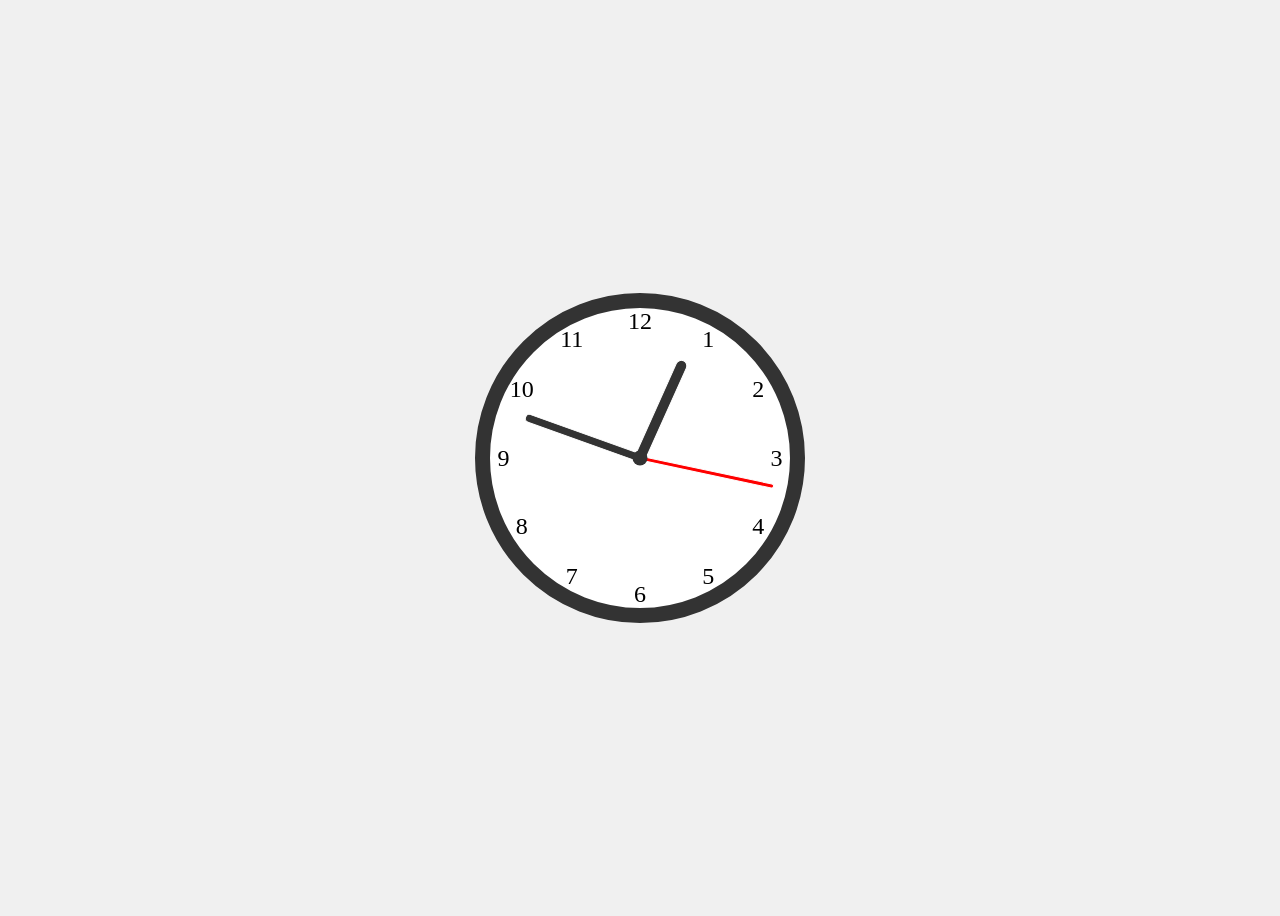
==== index.html @ 0251a049 "feat: Analog Saat PWA Oluşturuldu HTML, CSS ve JavaScript kullanarak fonksiyonel bir analog saat olu" ====
<!DOCTYPE html>
<html lang="en">
<head>
    <meta charset="UTF-8">
    <meta name="viewport" content="width=device-width, initial-scale=1.0">
    <title>Analog Clock</title>
    <link rel="stylesheet" href="style.css">
    <link rel="manifest" href="manifest.json">
</head>
<body>
    <div class="clock">
        <div class="hand hour" data-hour-hand></div>
        <div class="hand minute" data-minute-hand></div>
        <div class="hand second" data-second-hand></div>
        <div class="number number1"><div>1</div></div>
        <div class="number number2"><div>2</div></div>
        <div class="number number3"><div>3</div></div>
        <div class="number number4"><div>4</div></div>
        <div class="number number5"><div>5</div></div>
        <div class="number number6"><div>6</div></div>
        <div class="number number7"><div>7</div></div>
        <div class="number number8"><div>8</div></div>
        <div class="number number9"><div>9</div></div>
        <div class="number number10"><div>10</div></div>
        <div class="number number11"><div>11</div></div>
        <div class="number number12"><div>12</div></div>
    </div>
    <script src="script.js"></script>
    <script>
        if ('serviceWorker' in navigator) {
            window.addEventListener('load', () => {
                navigator.serviceWorker.register('/service-worker.js')
                    .then(registration => {
                        console.log('ServiceWorker registration successful with scope: ', registration.scope);
                    })
                    .catch(error => {
                        console.log('ServiceWorker registration failed: ', error);
                    });
            });
        }
    </script>
</body>
</html>
---- style.css ----
body {
    background-color: #f0f0f0;
    display: flex;
    justify-content: center;
    align-items: center;
    min-height: 100vh;
    overflow: hidden;
}

.clock {
    width: 300px;
    height: 300px;
    background-color: white;
    border-radius: 50%;
    border: 15px solid #333;
    position: relative;
}

.clock .hand {
    --rotation: 0;
    position: absolute;
    bottom: 50%;
    left: 50%;
    border: 1px solid white;
    border-top-left-radius: 10px;
    border-top-right-radius: 10px;
    transform-origin: bottom;
    z-index: 10;
    transform: translateX(-50%) rotate(calc(var(--rotation) * 1deg));
}

.clock::after {
    content: '';
    position: absolute;
    background-color: #333;
    z-index: 11;
    width: 15px;
    height: 15px;
    top: 50%;
    left: 50%;
    transform: translate(-50%, -50%);
    border-radius: 50%;
}

.clock .hand.second {
    width: 3px;
    height: 45%;
    background-color: red;
}

.clock .hand.minute {
    width: 7px;
    height: 40%;
    background-color: #333;
}

.clock .hand.hour {
    width: 10px;
    height: 35%;
    background-color: #333;
}

.clock .number {
    position: absolute;
    width: 100%;
    height: 100%;
    text-align: center;
    font-size: 1.5rem;
    --rotation: 0;
    transform: rotate(var(--rotation));
}

.clock .number1 { --rotation: 30deg; }
.clock .number2 { --rotation: 60deg; }
.clock .number3 { --rotation: 90deg; }
.clock .number4 { --rotation: 120deg; }
.clock .number5 { --rotation: 150deg; }
.clock .number6 { --rotation: 180deg; }
.clock .number7 { --rotation: 210deg; }
.clock .number8 { --rotation: 240deg; }
.clock .number9 { --rotation: 270deg; }
.clock .number10 { --rotation: 300deg; }
.clock .number11 { --rotation: 330deg; }

.clock .number1 > div { transform: rotate(-30deg); }
.clock .number2 > div { transform: rotate(-60deg); }
.clock .number3 > div { transform: rotate(-90deg); }
.clock .number4 > div { transform: rotate(-120deg); }
.clock .number5 > div { transform: rotate(-150deg); }
.clock .number6 > div { transform: rotate(-180deg); }
.clock .number7 > div { transform: rotate(-210deg); }
.clock .number8 > div { transform: rotate(-240deg); }
.clock .number9 > div { transform: rotate(-270deg); }
.clock .number10 > div { transform: rotate(-300deg); }
.clock .number11 > div { transform: rotate(-330deg); }
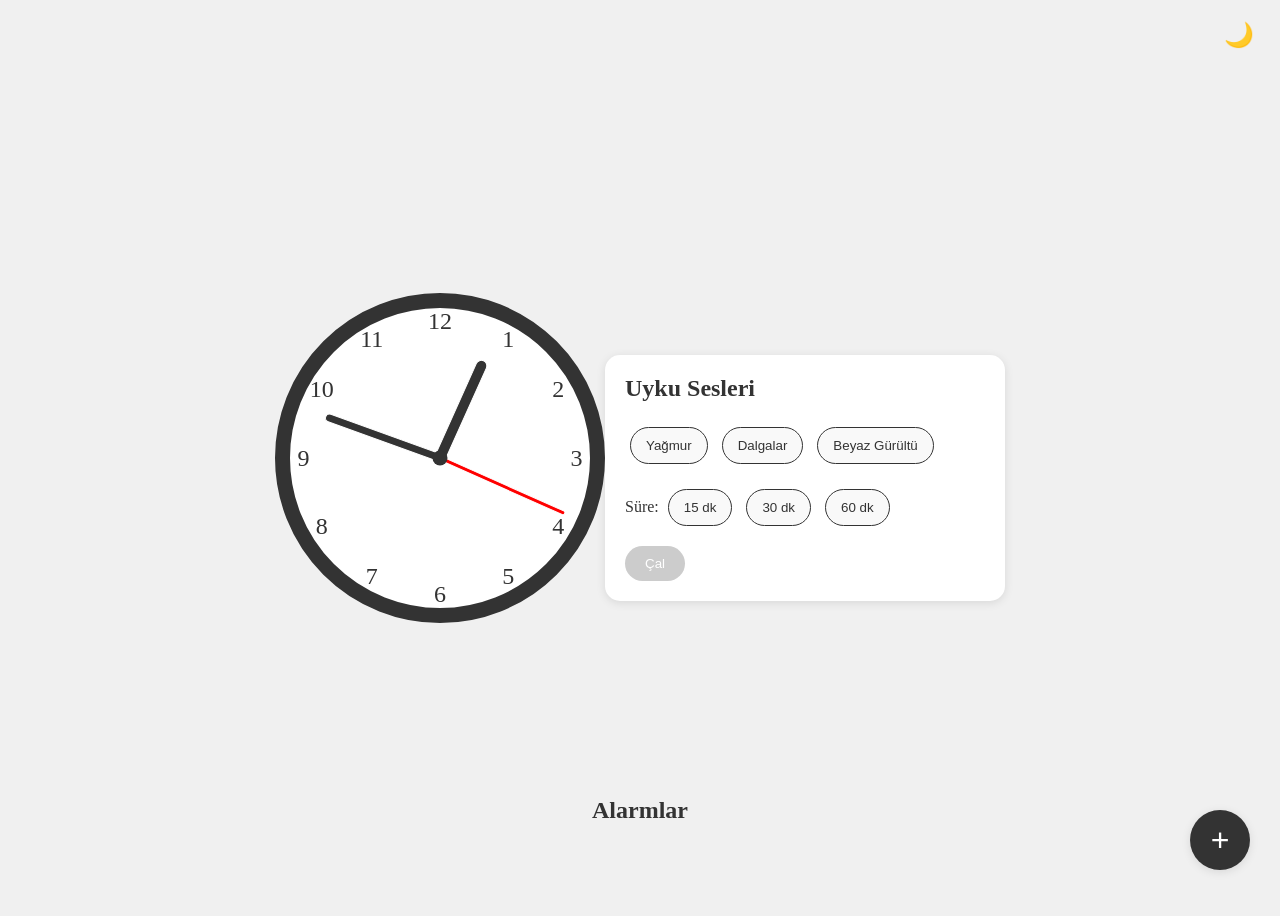
==== commit 48994a5c: "feat: Gelişmiş Özelliklere Sahip Çalar Saat PWA'sı Oluşturuldu Bu commit, basit bir analog saat uygu" ====
--- a/index.html
+++ b/index.html
@@ -8,6 +8,7 @@
     <link rel="manifest" href="manifest.json">
 </head>
 <body>
+    <button id="theme-toggle-btn">🌙</button>
     <div class="clock">
         <div class="hand hour" data-hour-hand></div>
         <div class="hand minute" data-minute-hand></div>
@@ -25,6 +26,64 @@
         <div class="number number11"><div>11</div></div>
         <div class="number number12"><div>12</div></div>
     </div>
+
+    <div class="alarms-container">
+        <h2>Alarmlar</h2>
+        <ul id="alarms-list">
+            <!-- Alarmlar buraya eklenecek -->
+        </ul>
+        <button id="add-alarm-btn" class="fab">+</button>
+    </div>
+
+    <div class="sleep-sounds-container">
+        <h2>Uyku Sesleri</h2>
+        <div class="sound-options">
+            <button class="sound-btn" data-sound="rain">Yağmur</button>
+            <button class="sound-btn" data-sound="waves">Dalgalar</button>
+            <button class="sound-btn" data-sound="noise">Beyaz Gürültü</button>
+        </div>
+        <div class="timer-options">
+            <span>Süre:</span>
+            <button class="timer-btn" data-duration="15">15 dk</button>
+            <button class="timer-btn" data-duration="30">30 dk</button>
+            <button class="timer-btn" data-duration="60">60 dk</button>
+        </div>
+        <button id="play-sleep-sound-btn" disabled>Çal</button>
+    </div>
+
+    <div id="alarm-modal" class="modal">
+        <div class="modal-content">
+            <span class="close-button">&times;</span>
+            <h2>Alarm Kur</h2>
+            <div class="quick-profiles">
+                <span>Hızlı Ayarla:</span>
+                <button class="profile-btn" data-profile="workday">İş Günü</button>
+                <button class="profile-btn" data-profile="weekend">Hafta Sonu</button>
+            </div>
+            <input type="time" id="alarm-time" value="08:00">
+            <div class="weekdays">
+                <span data-day="1">Pzt</span>
+                <span data-day="2">Sal</span>
+                <span data-day="3">Çar</span>
+                <span data-day="4">Per</span>
+                <span data-day="5">Cum</span>
+                <span data-day="6">Cmt</span>
+                <span data-day="0">Paz</span>
+            </div>
+            <input type="text" id="alarm-label" placeholder="Alarm Etiketi">
+            <select id="dismiss-method">
+                <option value="normal">Normal Kapatma</option>
+                <option value="math">Matematik Problemi</option>
+                <option value="shake">Telefonu Salla</option>
+            </select>
+            <div class="alarm-options">
+                <label><input type="checkbox" id="crescendo-sound"> Artan Ses Seviyesi</label>
+                <label><input type="checkbox" id="smart-snooze"> Akıllı Erteleme</label>
+            </div>
+            <button id="save-alarm-btn">Kaydet</button>
+        </div>
+    </div>
+
     <script src="script.js"></script>
     <script>
         if ('serviceWorker' in navigator) {
--- a/style.css
+++ b/style.css
@@ -1,5 +1,45 @@
+:root {
+    --bg-color: #f0f0f0;
+    --text-color: #333;
+    --clock-bg: white;
+    --clock-border: #333;
+    --hand-color: #333;
+    --modal-bg: #fefefe;
+    --box-bg: white;
+    --box-shadow: 0 2px 10px rgba(0,0,0,0.1);
+    --btn-bg: #f9f9f9;
+    --btn-active-bg: #333;
+    --btn-active-text: white;
+}
+
+body.dark-theme {
+    --bg-color: #2c3e50;
+    --text-color: #ecf0f1;
+    --clock-bg: #34495e;
+    --clock-border: #ecf0f1;
+    --hand-color: #ecf0f1;
+    --modal-bg: #34495e;
+    --box-bg: #34495e;
+    --box-shadow: 0 2px 10px rgba(0,0,0,0.5);
+    --btn-bg: #2c3e50;
+    --btn-active-bg: #ecf0f1;
+    --btn-active-text: #2c3e50;
+}
+
+#theme-toggle-btn {
+    position: fixed;
+    top: 20px;
+    right: 20px;
+    background: none;
+    border: none;
+    font-size: 1.5rem;
+    cursor: pointer;
+    z-index: 1000;
+}
+
 body {
-    background-color: #f0f0f0;
+    background-color: var(--bg-color);
+    color: var(--text-color);
     display: flex;
     justify-content: center;
     align-items: center;
@@ -10,9 +50,9 @@
 .clock {
     width: 300px;
     height: 300px;
-    background-color: white;
-    border-radius: 50%;
-    border: 15px solid #333;
+    background-color: var(--clock-bg);
+    border-radius: 50%;
+    border: 15px solid var(--clock-border);
     position: relative;
 }
 
@@ -21,7 +61,7 @@
     position: absolute;
     bottom: 50%;
     left: 50%;
-    border: 1px solid white;
+    border: 1px solid var(--clock-bg);
     border-top-left-radius: 10px;
     border-top-right-radius: 10px;
     transform-origin: bottom;
@@ -32,7 +72,7 @@
 .clock::after {
     content: '';
     position: absolute;
-    background-color: #333;
+    background-color: var(--hand-color);
     z-index: 11;
     width: 15px;
     height: 15px;
@@ -51,13 +91,13 @@
 .clock .hand.minute {
     width: 7px;
     height: 40%;
-    background-color: #333;
+    background-color: var(--hand-color);
 }
 
 .clock .hand.hour {
     width: 10px;
     height: 35%;
-    background-color: #333;
+    background-color: var(--hand-color);
 }
 
 .clock .number {
@@ -66,6 +106,7 @@
     height: 100%;
     text-align: center;
     font-size: 1.5rem;
+    color: var(--text-color);
     --rotation: 0;
     transform: rotate(var(--rotation));
 }
@@ -92,4 +133,161 @@
 .clock .number8 > div { transform: rotate(-240deg); }
 .clock .number9 > div { transform: rotate(-270deg); }
 .clock .number10 > div { transform: rotate(-300deg); }
-.clock .number11 > div { transform: rotate(-330deg); }+.clock .number11 > div { transform: rotate(-330deg); }
+
+/* Alarms */
+.alarms-container {
+    position: absolute;
+    bottom: 20px;
+    width: 100%;
+    max-width: 400px;
+    padding: 20px;
+    box-sizing: border-box;
+    text-align: center;
+}
+
+.fab {
+    position: fixed;
+    bottom: 30px;
+    right: 30px;
+    width: 60px;
+    height: 60px;
+    border-radius: 50%;
+    background-color: var(--btn-active-bg);
+    color: var(--btn-active-text);
+    font-size: 2rem;
+    border: none;
+    cursor: pointer;
+    box-shadow: var(--box-shadow);
+}
+
+#alarms-list {
+    list-style: none;
+    padding: 0;
+    max-height: 150px;
+    overflow-y: auto;
+}
+
+/* Modal */
+.modal {
+    display: none;
+    position: fixed;
+    z-index: 100;
+    left: 0;
+    top: 0;
+    width: 100%;
+    height: 100%;
+    overflow: auto;
+    background-color: rgba(0,0,0,0.5);
+}
+
+.modal-content {
+    background-color: var(--modal-bg);
+    margin: 15% auto;
+    padding: 20px;
+    border: 1px solid var(--clock-border);
+    width: 80%;
+    max-width: 400px;
+    border-radius: 10px;
+    text-align: center;
+}
+
+.close-button {
+    color: var(--text-color);
+    float: right;
+    font-size: 28px;
+    font-weight: bold;
+    cursor: pointer;
+}
+
+.weekdays {
+    display: flex;
+    justify-content: center;
+    margin: 15px 0;
+}
+
+.weekdays span {
+    cursor: pointer;
+    padding: 10px;
+    border-radius: 50%;
+    margin: 0 5px;
+}
+
+.weekdays span.active {
+    background-color: var(--btn-active-bg);
+    color: var(--btn-active-text);
+}
+
+.alarm-options {
+    margin: 15px 0;
+    text-align: left;
+    display: inline-block;
+}
+
+.alarm-options label {
+    display: block;
+    margin-bottom: 10px;
+}
+
+.quick-profiles {
+    margin-bottom: 15px;
+}
+
+.profile-btn {
+    padding: 5px 10px;
+    border: 1px solid var(--text-color);
+    background: var(--btn-bg);
+    color: var(--text-color);
+    cursor: pointer;
+    border-radius: 10px;
+}
+
+/* Sleep Sounds */
+.sleep-sounds-container {
+    margin-top: 40px;
+    padding: 20px;
+    background-color: var(--box-bg);
+    border-radius: 15px;
+    box-shadow: var(--box-shadow);
+    width: 90%;
+    max-width: 400px;
+    box-sizing: border-box;
+}
+
+.sleep-sounds-container h2 {
+    margin-top: 0;
+}
+
+.sound-options, .timer-options {
+    margin-bottom: 15px;
+}
+
+.sound-btn, .timer-btn {
+    padding: 10px 15px;
+    margin: 5px;
+    border: 1px solid var(--text-color);
+    background-color: var(--btn-bg);
+    color: var(--text-color);
+    cursor: pointer;
+    border-radius: 20px;
+}
+
+.sound-btn.active, .timer-btn.active {
+    background-color: var(--btn-active-bg);
+    color: var(--btn-active-text);
+    border-color: var(--btn-active-bg);
+}
+
+#play-sleep-sound-btn {
+    padding: 10px 20px;
+    border-radius: 20px;
+    border: none;
+    background-color: #4CAF50;
+    color: white;
+    cursor: pointer;
+}
+
+#play-sleep-sound-btn:disabled {
+    background-color: #ccc;
+    cursor: not-allowed;
+}
